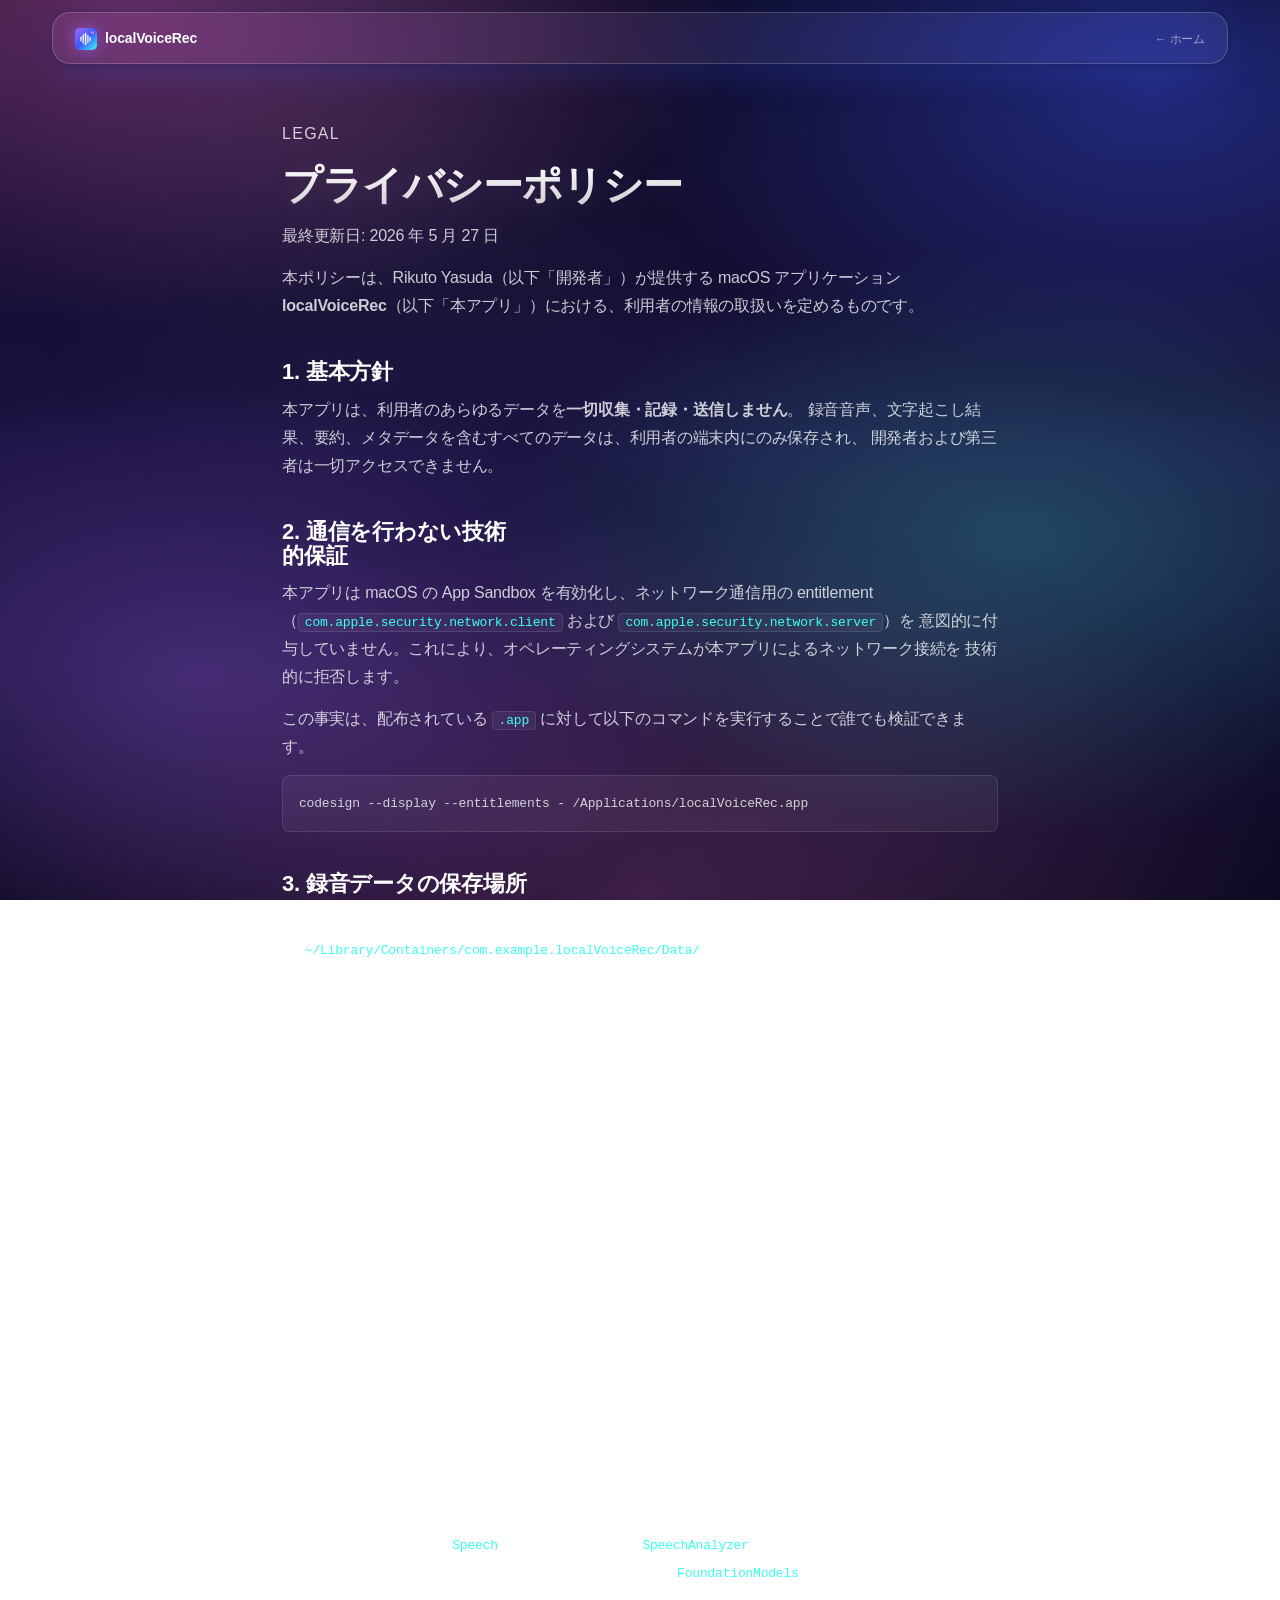
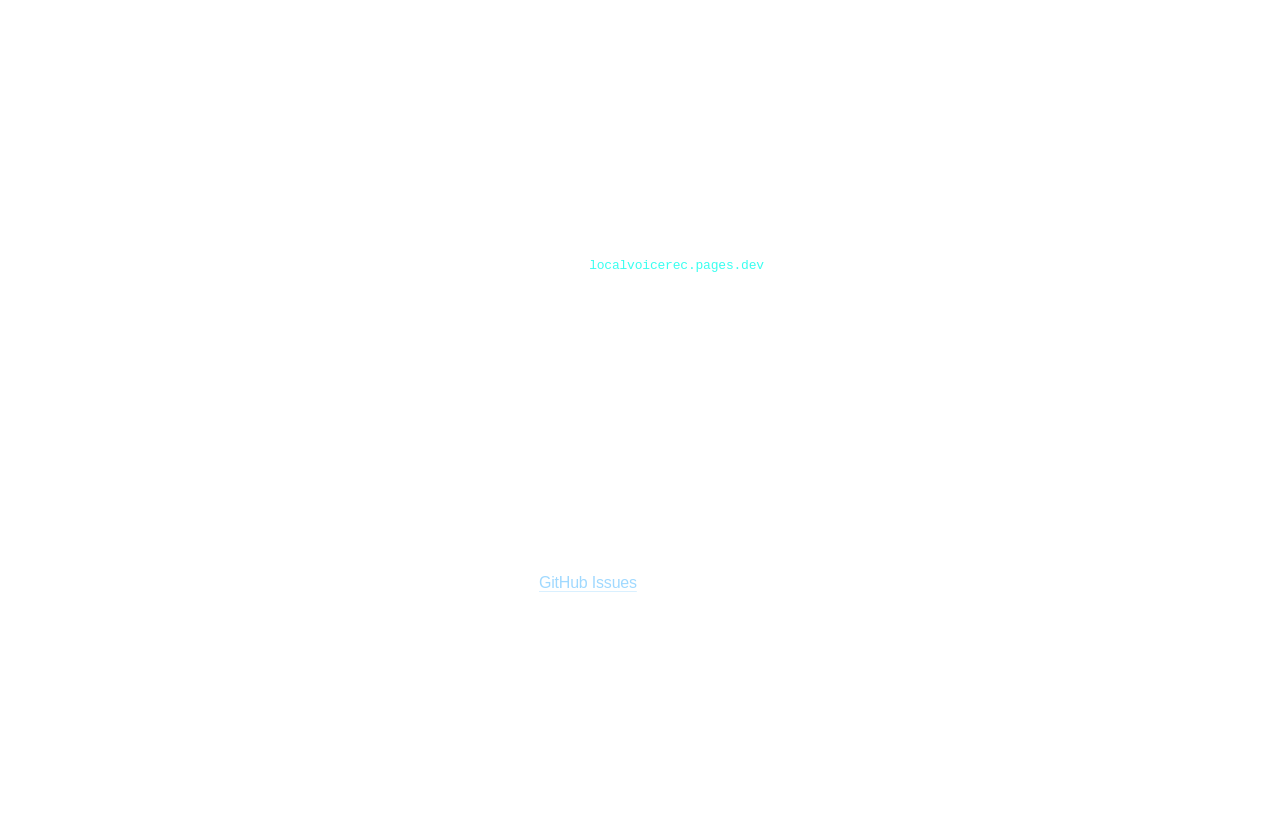
==== site/privacy.html @ 1e551b05 "Add legal foundation: MIT LICENSE, privacy policy, terms 公開配布に向けた最低限の法的保護を整備。  - LICENSE: MIT (AS IS" ====
<!doctype html>
<html lang="ja">
<head>
  <meta charset="utf-8" />
  <meta name="viewport" content="width=device-width, initial-scale=1, viewport-fit=cover" />
  <title>プライバシーポリシー — localVoiceRec</title>
  <meta name="description" content="localVoiceRec のプライバシーポリシー。本アプリは利用者のデータを一切収集・送信しません。" />
  <meta name="robots" content="index,follow" />
  <link rel="icon" href="favicon.svg" type="image/svg+xml" />
  <link rel="stylesheet" href="style.css" />
</head>
<body>

<header class="globalnav" role="banner">
  <div class="wrap-wide">
    <div class="globalnav-inner">
      <div class="globalnav-brand">
        <a href="/" style="text-decoration:none;color:inherit;display:inline-flex;align-items:center;gap:8px;">
          <svg viewBox="0 0 64 64" aria-hidden="true">
            <defs>
              <linearGradient id="lvrBrandBg" x1="0" y1="0" x2="1" y2="1">
                <stop offset="0%"  stop-color="#A569FF"/>
                <stop offset="50%" stop-color="#3D5AFE"/>
                <stop offset="100%" stop-color="#3AFFF0"/>
              </linearGradient>
              <linearGradient id="lvrBrandBars" x1="0" y1="0" x2="0" y2="1">
                <stop offset="0%"  stop-color="#FFFFFF"/>
                <stop offset="100%" stop-color="rgba(255,255,255,0.85)"/>
              </linearGradient>
            </defs>
            <rect width="64" height="64" rx="14" fill="url(#lvrBrandBg)"/>
            <g fill="url(#lvrBrandBars)">
              <rect x="15.5" y="24.5" width="4" height="15" rx="2"/>
              <rect x="22" y="18" width="4" height="28" rx="2"/>
              <rect x="28.5" y="13.5" width="4.5" height="37" rx="2.25"/>
              <rect x="35.5" y="20" width="4" height="24" rx="2"/>
              <rect x="42" y="26" width="4" height="12" rx="2"/>
            </g>
            <circle cx="50" cy="14" r="4.25" fill="#FF6FD8"/>
          </svg>
          localVoiceRec
        </a>
      </div>
      <div class="globalnav-meta"><a href="/" style="color:inherit;text-decoration:none;">← ホーム</a></div>
    </div>
  </div>
</header>

<main class="legal">
  <div class="wrap">
    <p class="legal-eyebrow">Legal</p>
    <h1>プライバシーポリシー</h1>
    <p class="legal-lead">最終更新日: 2026 年 5 月 27 日</p>

    <p>
      本ポリシーは、Rikuto Yasuda（以下「開発者」）が提供する macOS アプリケーション
      <strong>localVoiceRec</strong>（以下「本アプリ」）における、利用者の情報の取扱いを定めるものです。
    </p>

    <h2>1. 基本方針</h2>
    <p>
      本アプリは、利用者のあらゆるデータを<strong>一切収集・記録・送信しません</strong>。
      録音音声、文字起こし結果、要約、メタデータを含むすべてのデータは、利用者の端末内にのみ保存され、
      開発者および第三者は一切アクセスできません。
    </p>

    <h2>2. 通信を行わない技術的保証</h2>
    <p>
      本アプリは macOS の App Sandbox を有効化し、ネットワーク通信用の entitlement
      （<code>com.apple.security.network.client</code> および <code>com.apple.security.network.server</code>）を
      意図的に付与していません。これにより、オペレーティングシステムが本アプリによるネットワーク接続を
      技術的に拒否します。
    </p>
    <p>
      この事実は、配布されている <code>.app</code> に対して以下のコマンドを実行することで誰でも検証できます。
    </p>
    <pre><code>codesign --display --entitlements - /Applications/localVoiceRec.app</code></pre>

    <h2>3. 録音データの保存場所</h2>
    <p>
      録音音声・文字起こし・要約は、本アプリの Sandbox 内
      （<code>~/Library/Containers/com.example.localVoiceRec/Data/</code> 配下）にのみ保存されます。
      他のアプリや外部からはアクセスできません。利用者はアプリ UI から個別または一括で削除でき、
      削除時にファイル実体も同時に消去されます。
    </p>

    <h2>4. 端末の権限</h2>
    <p>本アプリは以下の macOS 権限を利用します。いずれもオンデバイス処理のみのために使用します。</p>
    <ul>
      <li><strong>マイク</strong>: 自分側の音声収録のため</li>
      <li><strong>システム音声（Core Audio Tap）</strong>: 会議相手側の音声収録のため</li>
      <li><strong>ファイル保存（ユーザーが NSSavePanel で選択した場所のみ）</strong>: 議事録のエクスポート用</li>
    </ul>
    <p>これらは macOS の権限ダイアログを通じて利用者の明示的な許可を得たうえでのみ機能します。</p>

    <h2>5. 第三者サービス・解析ツール</h2>
    <p>
      本アプリには、解析ツール（Google Analytics、Firebase Analytics 等）、クラッシュレポーター、
      広告 SDK、第三者の SaaS 連携は<strong>一切組み込まれていません</strong>。
    </p>

    <h2>6. 文字起こしと要約の処理</h2>
    <p>
      文字起こしは Apple の <code>Speech</code> フレームワーク（<code>SpeechAnalyzer</code>）を用いて
      端末内で実行されます。要約は Apple Intelligence のオンデバイスモデル
      （<code>FoundationModels</code> フレームワーク）を用いて端末内で実行されます。
      Apple の Private Cloud Compute は本アプリでは使用しません
      （ネットワーク entitlement がないため、技術的に経路が存在しません）。
    </p>

    <h2>7. 子供のプライバシー</h2>
    <p>
      本アプリは特定の年齢層を対象としていません。利用者の年齢に関わらずデータを収集しないため、
      子供のプライバシーに関する追加の取扱いも発生しません。
    </p>

    <h2>8. 配布サイトについて</h2>
    <p>
      本ポリシーが掲載されている配布サイト（<code>localvoicerec.pages.dev</code>）は
      Cloudflare Pages 上でホストされています。サイト閲覧時のアクセスログ等は
      Cloudflare の標準的なログとして同社のプライバシーポリシーに従って取り扱われます。
      開発者は閲覧者の個別アクセスログを取得・保管していません。
    </p>

    <h2>9. ポリシーの変更</h2>
    <p>
      本ポリシーは予告なく変更される場合があります。重要な変更を行う場合は、本ページの「最終更新日」を
      更新し、必要に応じて GitHub リポジトリのリリースノートで告知します。
    </p>

    <h2>10. お問い合わせ</h2>
    <p>
      本ポリシーに関するお問い合わせは
      <a href="https://github.com/Rikuto-des/localVoiceRec/issues">GitHub Issues</a>
      よりお願いいたします。
    </p>
  </div>
</main>

<footer class="footer">
  <div class="wrap-wide">
    <div class="footer-inner">
      <div>© 2026 localVoiceRec</div>
      <div class="footer-links">
        <a href="/">Home</a>
        <a href="/privacy.html">プライバシー</a>
        <a href="/terms.html">利用規約</a>
        <a href="https://github.com/Rikuto-des/localVoiceRec">Source</a>
      </div>
    </div>
  </div>
</footer>

</body>
</html>
---- site/style.css ----
/* ─────────────────────────────────────────────────────────────
   localVoiceRec — distribution site
   Style: Glassmorphism Aurora
   ───────────────────────────────────────────────────────────── */

:root {
  /* Base canvas */
  --bg:           #0B0820;
  --bg-alt:       #1A1240;
  --bg-deep:      #06041A;

  /* Aurora glow palette */
  --aurora-1: #FF6FD8;  /* pink   */
  --aurora-2: #3D5AFE;  /* blue   */
  --aurora-3: #3AFFF0;  /* cyan   */
  --aurora-4: #A569FF;  /* violet */

  /* Text */
  --text:    #FFFFFF;
  --text-2:  rgba(255, 255, 255, 0.78);
  --text-3:  rgba(255, 255, 255, 0.55);
  --text-on-dark: #FFFFFF;

  /* Glass */
  --glass-bg:     rgba(255, 255, 255, 0.08);
  --glass-bg-2:   rgba(255, 255, 255, 0.05);
  --glass-border: rgba(255, 255, 255, 0.18);
  --glass-border-soft: rgba(255, 255, 255, 0.10);

  /* Accent */
  --accent:       #3AFFF0;
  --accent-hover: #7CFFF4;
  --accent-link:  #A0D9FF;

  --separator:       rgba(255, 255, 255, 0.14);
  --separator-light: rgba(255, 255, 255, 0.08);

  --max:      980px;
  --max-wide: 1200px;

  --font-sans: -apple-system, BlinkMacSystemFont, "SF Pro Display", "SF Pro Text",
               "Inter", "Helvetica Neue", "Hiragino Kaku Gothic ProN", "Yu Gothic", sans-serif;
  --font-mono: "SF Mono", "Menlo", "Consolas", monospace;

  --shadow-soft: 0 10px 40px -10px rgba(61, 90, 254, 0.35),
                 0 2px 12px -2px rgba(0, 0, 0, 0.4);
  --shadow-card: 0 20px 60px -20px rgba(165, 105, 255, 0.45),
                 0 6px 20px -6px rgba(0, 0, 0, 0.5);
}

* { box-sizing: border-box; -webkit-font-smoothing: antialiased; -moz-osx-font-smoothing: grayscale; }

html { font-size: 17px; }

body {
  margin: 0;
  color: var(--text);
  font-family: var(--font-sans);
  line-height: 1.55;
  letter-spacing: -0.012em;
  min-height: 100vh;
  background:
    radial-gradient(ellipse 80% 60% at 10% 0%,    rgba(255, 111, 216, 0.35), transparent 60%),
    radial-gradient(ellipse 70% 55% at 90% 10%,   rgba(61, 90, 254, 0.40),  transparent 60%),
    radial-gradient(ellipse 65% 50% at 80% 60%,   rgba(58, 255, 240, 0.22), transparent 65%),
    radial-gradient(ellipse 70% 55% at 15% 75%,   rgba(165, 105, 255, 0.32), transparent 60%),
    radial-gradient(ellipse 90% 70% at 50% 100%,  rgba(255, 111, 216, 0.20), transparent 60%),
    linear-gradient(180deg, var(--bg) 0%, var(--bg-alt) 50%, var(--bg) 100%);
  background-attachment: fixed;
  position: relative;
  overflow-x: hidden;
}

/* Subtle film grain via SVG-less technique — overlay noise using gradients */
body::before {
  content: "";
  position: fixed;
  inset: 0;
  pointer-events: none;
  background:
    radial-gradient(circle at 30% 20%, rgba(255, 255, 255, 0.04) 0%, transparent 35%),
    radial-gradient(circle at 70% 80%, rgba(255, 255, 255, 0.03) 0%, transparent 40%);
  z-index: 0;
}

main, header, footer, section { position: relative; z-index: 1; }

a { color: var(--accent-link); text-decoration: none; transition: color 0.2s ease; }
a:hover { color: var(--accent-hover); text-decoration: underline; }

code { font-family: var(--font-mono); }
p code, dd code, .answer code {
  background: rgba(255, 255, 255, 0.10);
  border: 1px solid var(--glass-border-soft);
  padding: 0.1em 0.45em;
  border-radius: 6px;
  font-size: 0.86em;
  color: #DCFFFC;
  backdrop-filter: blur(6px);
  -webkit-backdrop-filter: blur(6px);
}

em { font-style: normal; color: var(--aurora-3); }

.wrap      { max-width: var(--max);      margin: 0 auto; padding: 0 22px; }
.wrap-wide { max-width: var(--max-wide); margin: 0 auto; padding: 0 22px; }

@media (max-width: 600px) {
  .wrap, .wrap-wide { padding: 0 18px; }
  html { font-size: 16px; }
}

/* ─────────────────────────────────────────────────────────────
   Global nav — frosted glass bar
   ───────────────────────────────────────────────────────────── */
.globalnav {
  position: sticky;
  top: 12px;
  z-index: 9999;
  margin: 12px auto 0;
  max-width: calc(var(--max-wide) - 24px);
  height: 52px;
  background: var(--glass-bg);
  backdrop-filter: saturate(160%) blur(28px);
  -webkit-backdrop-filter: saturate(160%) blur(28px);
  border: 1px solid var(--glass-border);
  border-radius: 18px;
  box-shadow: var(--shadow-soft);
}
.globalnav .wrap-wide { padding: 0 22px; }
.globalnav-inner {
  height: 52px;
  display: flex;
  align-items: center;
  justify-content: space-between;
  font-size: 12px;
  color: var(--text-2);
}
.globalnav-brand {
  display: flex;
  align-items: center;
  gap: 10px;
  font-weight: 600;
  color: var(--text);
  letter-spacing: -0.01em;
  font-size: 14px;
}
.globalnav-brand svg { width: 22px; height: 22px; filter: drop-shadow(0 0 8px rgba(165, 105, 255, 0.55)); }
.globalnav-meta { color: var(--text-3); }
@media (max-width: 600px) { .globalnav-meta { display: none; } }

/* ─────────────────────────────────────────────────────────────
   Hero
   ───────────────────────────────────────────────────────────── */
.hero {
  padding: clamp(72px, 11vw, 140px) 0 clamp(28px, 5vw, 56px);
  text-align: center;
}
.hero-eyebrow {
  font-size: 14px;
  font-weight: 600;
  color: var(--aurora-3);
  margin: 0 0 14px;
  letter-spacing: 0.12em;
  text-transform: uppercase;
  text-shadow: 0 0 24px rgba(58, 255, 240, 0.4);
}
h1 {
  font-size: clamp(40px, 6.4vw, 84px);
  font-weight: 600;
  line-height: 1.04;
  letter-spacing: -0.028em;
  margin: 0 0 26px;
  background: linear-gradient(180deg, #FFFFFF 0%, rgba(255, 255, 255, 0.78) 100%);
  -webkit-background-clip: text;
  background-clip: text;
  -webkit-text-fill-color: transparent;
  text-shadow: 0 4px 30px rgba(255, 255, 255, 0.12);
}
.hero-lead {
  font-size: clamp(18px, 1.8vw, 22px);
  color: var(--text-2);
  line-height: 1.5;
  margin: 0 auto 36px;
  max-width: 38ch;
  letter-spacing: -0.005em;
}

.hero-cta {
  display: inline-flex;
  flex-direction: column;
  gap: 14px;
  align-items: center;
}
.hero-fineprint {
  font-size: 13px;
  color: var(--text-3);
  margin: 0;
}

/* Hero product shot */
.hero-shot {
  margin: clamp(48px, 7vw, 88px) auto 0;
  max-width: 760px;
  padding: 0 22px;
}
.hero-shot img {
  width: 100%;
  height: auto;
  display: block;
  border-radius: 20px;
  border: 1px solid var(--glass-border);
  box-shadow: var(--shadow-card);
  background: var(--glass-bg);
  backdrop-filter: blur(12px);
  -webkit-backdrop-filter: blur(12px);
}

/* ─────────────────────────────────────────────────────────────
   Buttons — gradient glass pill
   ───────────────────────────────────────────────────────────── */
.btn-pill {
  display: inline-flex;
  align-items: center;
  gap: 8px;
  padding: 14px 26px;
  border-radius: 980px;
  font-size: 16px;
  font-weight: 500;
  letter-spacing: -0.005em;
  text-decoration: none;
  border: 1px solid var(--glass-border);
  cursor: pointer;
  transition: transform 0.15s ease, box-shadow 0.25s ease, background 0.25s ease;
  white-space: nowrap;
  position: relative;
  overflow: hidden;
}
.btn-pill-primary {
  color: #0B0820;
  background:
    linear-gradient(135deg, var(--aurora-3) 0%, var(--aurora-2) 50%, var(--aurora-1) 100%);
  border-color: rgba(255, 255, 255, 0.35);
  box-shadow:
    0 8px 28px -6px rgba(58, 255, 240, 0.55),
    0 2px 8px rgba(165, 105, 255, 0.35),
    inset 0 1px 0 rgba(255, 255, 255, 0.45);
  font-weight: 600;
}
.btn-pill-primary:hover {
  color: #0B0820;
  text-decoration: none;
  transform: translateY(-1px);
  box-shadow:
    0 12px 36px -6px rgba(58, 255, 240, 0.70),
    0 4px 16px rgba(255, 111, 216, 0.40),
    inset 0 1px 0 rgba(255, 255, 255, 0.55);
}
.btn-pill-primary:active { transform: translateY(0) scale(0.98); }

.btn-pill-secondary {
  color: var(--text);
  background: var(--glass-bg);
  backdrop-filter: blur(20px);
  -webkit-backdrop-filter: blur(20px);
}
.btn-pill-secondary:hover {
  color: var(--text);
  background: rgba(255, 255, 255, 0.14);
  text-decoration: none;
}

.btn-pill .arrow { font-size: 13px; }

/* ─────────────────────────────────────────────────────────────
   Feature panel — translucent glass slabs
   ───────────────────────────────────────────────────────────── */
.feature {
  padding: clamp(72px, 9vw, 130px) 0;
  text-align: center;
}
.feature.alt,
.feature.dark {
  /* Both variants render as a glass slab on the aurora background */
  background: transparent;
}
.feature.alt .wrap,
.feature.dark .wrap,
.feature.alt .wrap-wide,
.feature.dark .wrap-wide {
  position: relative;
}

.feature.alt > .wrap,
.feature.dark > .wrap {
  background: var(--glass-bg-2);
  border: 1px solid var(--glass-border-soft);
  border-radius: 28px;
  padding: clamp(48px, 7vw, 96px) clamp(24px, 4vw, 56px);
  backdrop-filter: blur(24px);
  -webkit-backdrop-filter: blur(24px);
  box-shadow: var(--shadow-soft);
  max-width: var(--max);
}

.feature-eyebrow {
  font-size: 12px;
  font-weight: 600;
  color: var(--aurora-3);
  letter-spacing: 0.14em;
  text-transform: uppercase;
  margin: 0 0 16px;
  text-shadow: 0 0 18px rgba(58, 255, 240, 0.35);
}

h2 {
  font-size: clamp(32px, 4.6vw, 56px);
  font-weight: 600;
  line-height: 1.08;
  letter-spacing: -0.024em;
  margin: 0 0 20px;
  max-width: 20ch;
  margin-left: auto;
  margin-right: auto;
  color: var(--text);
  text-shadow: 0 4px 30px rgba(255, 255, 255, 0.10);
}
h2 em {
  background: linear-gradient(135deg, var(--aurora-1), var(--aurora-3));
  -webkit-background-clip: text;
  background-clip: text;
  -webkit-text-fill-color: transparent;
  font-style: normal;
}

.feature-lead {
  font-size: clamp(17px, 1.4vw, 21px);
  color: var(--text-2);
  line-height: 1.55;
  margin: 0 auto 44px;
  max-width: 48ch;
}

/* App detail shot — floating glass framed image */
.app-shot {
  margin: 0 auto;
  max-width: 1080px;
  padding: 0 22px;
}
.app-shot img {
  width: 100%;
  height: auto;
  display: block;
  border-radius: 20px;
  border: 1px solid var(--glass-border);
  box-shadow: var(--shadow-card);
}

/* ─────────────────────────────────────────────────────────────
   3-column feature grid — glass cards
   ───────────────────────────────────────────────────────────── */
.feature-grid {
  display: grid;
  grid-template-columns: repeat(3, 1fr);
  gap: clamp(20px, 2.4vw, 32px);
  text-align: left;
  margin-top: 28px;
}
@media (max-width: 820px) { .feature-grid { grid-template-columns: 1fr; } }

.feature-card {
  background: var(--glass-bg);
  border: 1px solid var(--glass-border);
  border-radius: 20px;
  padding: 28px 24px;
  backdrop-filter: blur(20px);
  -webkit-backdrop-filter: blur(20px);
  box-shadow: 0 6px 24px -8px rgba(0, 0, 0, 0.4);
  transition: transform 0.25s ease, box-shadow 0.25s ease, border-color 0.25s ease;
}
.feature-card:hover {
  transform: translateY(-2px);
  border-color: rgba(255, 255, 255, 0.28);
  box-shadow: 0 12px 36px -10px rgba(165, 105, 255, 0.40);
}

.feature-icon {
  width: 36px;
  height: 36px;
  margin-bottom: 18px;
  color: var(--aurora-3);
  filter: drop-shadow(0 0 12px rgba(58, 255, 240, 0.55));
}
.feature-card h3 {
  font-size: 19px;
  font-weight: 600;
  letter-spacing: -0.015em;
  margin: 0 0 10px;
  color: var(--text);
}
.feature-card p {
  font-size: 14.5px;
  line-height: 1.6;
  color: var(--text-2);
  margin: 0;
}

/* ─────────────────────────────────────────────────────────────
   Code / artifact (entitlements display) — dark glass
   ───────────────────────────────────────────────────────────── */
.codeblock {
  margin: 36px auto 0;
  max-width: 720px;
  background: rgba(6, 4, 26, 0.55);
  color: var(--text-on-dark);
  border: 1px solid var(--glass-border);
  border-radius: 18px;
  overflow: hidden;
  text-align: left;
  font-family: var(--font-mono);
  backdrop-filter: blur(20px);
  -webkit-backdrop-filter: blur(20px);
  box-shadow: var(--shadow-soft);
}
.codeblock figcaption {
  font-size: 11px;
  letter-spacing: 0.08em;
  text-transform: uppercase;
  padding: 14px 24px;
  color: rgba(255, 255, 255, 0.5);
  border-bottom: 1px solid var(--separator-light);
  font-family: var(--font-sans);
}
.codeblock pre {
  margin: 0;
  padding: 22px 24px;
  font-size: 13px;
  line-height: 1.75;
  overflow-x: auto;
  color: rgba(255, 255, 255, 0.88);
}
.codeblock .c-key { color: #FFD86B; }
.codeblock .c-val { color: #6EFFD0; }
.codeblock .c-comment { color: rgba(255, 255, 255, 0.4); font-style: italic; }

.codeblock.codeblock-md {
  background: rgba(255, 255, 255, 0.06);
  color: var(--text);
}
.codeblock-md figcaption { color: var(--text-3); }
.codeblock-md pre { color: rgba(255, 255, 255, 0.90); }
.codeblock-md .m-h1 { color: #FFFFFF; font-weight: 700; }
.codeblock-md .m-h2 {
  background: linear-gradient(90deg, var(--aurora-1), var(--aurora-3));
  -webkit-background-clip: text;
  background-clip: text;
  -webkit-text-fill-color: transparent;
  font-weight: 600;
}
.codeblock-md .m-key { color: rgba(255, 255, 255, 0.55); }
.codeblock-md .m-em  { color: rgba(255, 255, 255, 0.55); }
.codeblock-md .m-spk { color: var(--aurora-3); font-weight: 600; }

/* ─────────────────────────────────────────────────────────────
   How it works — 3 steps as floating glass tiles
   ───────────────────────────────────────────────────────────── */
.steps {
  list-style: none;
  padding: 0;
  margin: 36px 0 0;
  display: grid;
  grid-template-columns: repeat(3, 1fr);
  gap: clamp(20px, 2.4vw, 32px);
  text-align: left;
}
@media (max-width: 820px) { .steps { grid-template-columns: 1fr; } }

.steps li {
  background: var(--glass-bg);
  border: 1px solid var(--glass-border);
  border-radius: 20px;
  padding: 28px 24px;
  backdrop-filter: blur(20px);
  -webkit-backdrop-filter: blur(20px);
  box-shadow: 0 6px 24px -8px rgba(0, 0, 0, 0.4);
}
.step-num {
  font-size: 12px;
  font-weight: 600;
  letter-spacing: 0.12em;
  text-transform: uppercase;
  background: linear-gradient(90deg, var(--aurora-3), var(--aurora-2));
  -webkit-background-clip: text;
  background-clip: text;
  -webkit-text-fill-color: transparent;
  margin: 0 0 10px;
}
.steps h3 {
  font-size: 19px;
  font-weight: 600;
  letter-spacing: -0.015em;
  margin: 0 0 10px;
  color: var(--text);
}
.steps p {
  font-size: 14.5px;
  color: var(--text-2);
  line-height: 1.6;
  margin: 0;
}

/* ─────────────────────────────────────────────────────────────
   Spec / requirements
   ───────────────────────────────────────────────────────────── */
.spec {
  display: grid;
  grid-template-columns: 1fr 1fr;
  gap: 0;
  margin: 36px auto 0;
  max-width: 720px;
  border-top: 1px solid var(--separator);
  text-align: left;
}
@media (max-width: 600px) { .spec { grid-template-columns: 1fr; } }
.spec > div {
  display: grid;
  grid-template-columns: 16ch 1fr;
  gap: 18px;
  padding: 18px 0;
  border-bottom: 1px solid var(--separator-light);
  align-items: baseline;
}
@media (min-width: 600px) {
  .spec > div:nth-child(even) {
    padding-left: 36px;
    border-left: 1px solid var(--separator-light);
  }
}
.spec dt {
  font-size: 13px;
  color: var(--text-3);
  font-weight: 500;
  letter-spacing: 0.02em;
}
.spec dd { margin: 0; font-size: 16px; color: var(--text); font-weight: 400; }

/* ─────────────────────────────────────────────────────────────
   Download section — premium glass card
   ───────────────────────────────────────────────────────────── */
.download {
  padding: clamp(72px, 9vw, 130px) 0;
  text-align: center;
}
.download h2 { max-width: none; }
.download-card {
  max-width: 660px;
  margin: 36px auto 0;
  padding: 40px;
  background: var(--glass-bg);
  border: 1px solid var(--glass-border);
  border-radius: 24px;
  backdrop-filter: blur(28px);
  -webkit-backdrop-filter: blur(28px);
  box-shadow: var(--shadow-card);
  text-align: left;
  position: relative;
  overflow: hidden;
}
.download-card::before {
  content: "";
  position: absolute;
  inset: -2px;
  border-radius: 24px;
  padding: 1px;
  background: linear-gradient(135deg,
    rgba(255, 111, 216, 0.55) 0%,
    rgba(58, 255, 240, 0.20) 35%,
    rgba(165, 105, 255, 0.55) 100%);
  -webkit-mask: linear-gradient(#000 0 0) content-box, linear-gradient(#000 0 0);
  -webkit-mask-composite: xor;
          mask-composite: exclude;
  pointer-events: none;
}
.download-version-row {
  display: flex;
  align-items: baseline;
  justify-content: space-between;
  margin-bottom: 4px;
}
.download-version {
  font-size: 28px;
  font-weight: 700;
  letter-spacing: -0.022em;
  margin: 0;
  color: var(--text);
}
.download-build {
  font-size: 12px;
  color: var(--text-3);
  margin: 0;
}
.download-cta {
  margin-top: 24px;
  display: flex;
  align-items: center;
  gap: 18px;
  flex-wrap: wrap;
}
.download-cta .btn-pill { font-size: 16px; }
.download-note {
  margin: 24px 0 0;
  padding: 20px;
  background: rgba(255, 255, 255, 0.05);
  border: 1px solid var(--glass-border-soft);
  border-radius: 14px;
  font-size: 13px;
  color: var(--text-2);
  line-height: 1.65;
}
.download-note strong { color: var(--text); }

.download-hash {
  display: block;
  margin-top: 20px;
  padding: 14px 16px;
  background: rgba(6, 4, 26, 0.55);
  border: 1px solid var(--glass-border-soft);
  color: #DCFFFC;
  border-radius: 12px;
  font-family: var(--font-mono);
  font-size: 11px;
  word-break: break-all;
  line-height: 1.6;
}
.download-hash-label {
  display: block;
  font-size: 11px;
  text-transform: uppercase;
  letter-spacing: 0.12em;
  color: var(--text-3);
  margin-bottom: 8px;
}
.btn-copy {
  display: inline-block;
  margin-top: 10px;
  font-size: 12px;
  color: var(--aurora-3);
  background: transparent;
  border: none;
  padding: 0;
  cursor: pointer;
  font-family: inherit;
}
.btn-copy:hover { text-decoration: underline; color: var(--accent-hover); }

.verify-cmd {
  display: block;
  margin-top: 18px;
  padding: 12px 14px;
  background: rgba(255, 255, 255, 0.05);
  border-radius: 10px;
  font-family: var(--font-mono);
  font-size: 12px;
  color: var(--text-2);
  border: 1px solid var(--glass-border-soft);
}

/* ─────────────────────────────────────────────────────────────
   FAQ — glass accordion
   ───────────────────────────────────────────────────────────── */
.faq {
  text-align: left;
  max-width: 720px;
  margin: 36px auto 0;
  background: var(--glass-bg);
  border: 1px solid var(--glass-border);
  border-radius: 20px;
  backdrop-filter: blur(20px);
  -webkit-backdrop-filter: blur(20px);
  padding: 4px 24px;
}
.faq details {
  border-bottom: 1px solid var(--separator-light);
}
.faq details:last-child { border-bottom: none; }
.faq summary {
  list-style: none;
  cursor: pointer;
  padding: 22px 0;
  font-size: 17px;
  font-weight: 600;
  letter-spacing: -0.012em;
  position: relative;
  padding-right: 36px;
  color: var(--text);
  transition: color 0.2s ease;
}
.faq summary::after {
  content: "+";
  position: absolute;
  right: 4px;
  top: 50%;
  transform: translateY(-50%);
  font-size: 22px;
  font-weight: 300;
  color: var(--aurora-3);
  transition: transform 0.25s ease;
}
.faq details[open] summary::after { content: "−"; }
.faq summary::-webkit-details-marker { display: none; }
.faq summary:hover { color: var(--aurora-3); }
.faq .answer {
  padding: 0 0 22px;
  color: var(--text-2);
  font-size: 15.5px;
  line-height: 1.65;
  max-width: 640px;
}
.faq .answer a { color: var(--accent-link); }

/* ─────────────────────────────────────────────────────────────
   Footer
   ───────────────────────────────────────────────────────────── */
.footer {
  padding: 40px 0 32px;
  margin-top: 40px;
  border-top: 1px solid var(--separator-light);
  font-size: 12px;
  color: var(--text-3);
}
.footer-inner {
  display: flex;
  justify-content: space-between;
  align-items: center;
  flex-wrap: wrap;
  gap: 16px;
}
.footer a { color: var(--text-3); }
.footer a:hover { color: var(--text); text-decoration: underline; }
.footer-links { display: flex; gap: 22px; flex-wrap: wrap; }

/* ─────────────────────────────────────────────────────────────
   Utility
   ───────────────────────────────────────────────────────────── */
.sr-only {
  position: absolute;
  width: 1px; height: 1px;
  padding: 0; margin: -1px;
  overflow: hidden; clip: rect(0,0,0,0);
  white-space: nowrap; border: 0;
}

@media (prefers-reduced-motion: reduce) {
  *, *::before, *::after { transition: none !important; animation: none !important; }
}

@media print {
  body { background: #fff; color: #000; }
  body::before { display: none; }
  .globalnav, .download-cta, .faq summary::after { display: none; }
}

/* ─────────────────────────────────────────────────────────────
   Legal pages (privacy / terms)
   ───────────────────────────────────────────────────────────── */
.legal {
  padding: 56px 0 96px;
}
.legal .wrap { max-width: 760px; }
.legal-eyebrow {
  font-size: 13px;
  letter-spacing: 0.08em;
  text-transform: uppercase;
  color: var(--accent);
  margin: 0 0 12px;
}
.legal h1 {
  font-size: 40px;
  line-height: 1.15;
  letter-spacing: -0.02em;
  margin: 0 0 14px;
  background: linear-gradient(180deg, #FFFFFF 0%, rgba(255, 255, 255, 0.78) 100%);
  -webkit-background-clip: text;
  background-clip: text;
  color: transparent;
}
.legal-lead {
  color: var(--text-3);
  margin: 0 0 32px;
  font-size: 14px;
}
.legal h2 {
  font-size: 22px;
  letter-spacing: -0.01em;
  margin: 40px 0 12px;
  color: var(--text);
}
.legal p, .legal ul {
  color: var(--text-2);
  font-size: 16px;
  line-height: 1.75;
  margin: 0 0 14px;
}
.legal ul { padding-left: 22px; }
.legal li { margin-bottom: 6px; }
.legal a {
  color: var(--accent-link);
  text-decoration: underline;
  text-decoration-color: rgba(160, 217, 255, 0.4);
  text-underline-offset: 3px;
}
.legal a:hover { text-decoration-color: var(--accent-link); }
.legal code {
  background: var(--glass-bg-2);
  border: 1px solid var(--glass-border-soft);
  border-radius: 4px;
  padding: 1px 6px;
  font-size: 13px;
  color: var(--accent);
}
.legal pre {
  background: var(--glass-bg-2);
  border: 1px solid var(--glass-border-soft);
  border-radius: 8px;
  padding: 14px 16px;
  overflow-x: auto;
  margin: 12px 0 20px;
}
.legal pre code {
  background: none;
  border: none;
  padding: 0;
  color: var(--text-2);
  font-size: 13px;
}
.legal-callout {
  background: linear-gradient(135deg, rgba(255, 111, 216, 0.08), rgba(61, 90, 254, 0.08));
  border: 1px solid rgba(255, 111, 216, 0.25);
  border-radius: 12px;
  padding: 20px 22px;
  margin: 16px 0 24px;
}
.legal-callout p:last-child { margin-bottom: 0; }
.legal-callout strong { color: #FFB8E0; }

/* Consent banner on landing page */
.consent-warning {
  background: linear-gradient(135deg, rgba(255, 111, 216, 0.10), rgba(61, 90, 254, 0.10));
  border: 1px solid rgba(255, 111, 216, 0.30);
  border-radius: 14px;
  padding: 18px 22px;
  margin: 24px auto 0;
  max-width: 760px;
  color: var(--text-2);
  font-size: 14px;
  line-height: 1.65;
}
.consent-warning strong { color: #FFB8E0; display: block; margin-bottom: 6px; }
.consent-warning a { color: var(--accent-link); text-decoration: underline; text-underline-offset: 3px; }
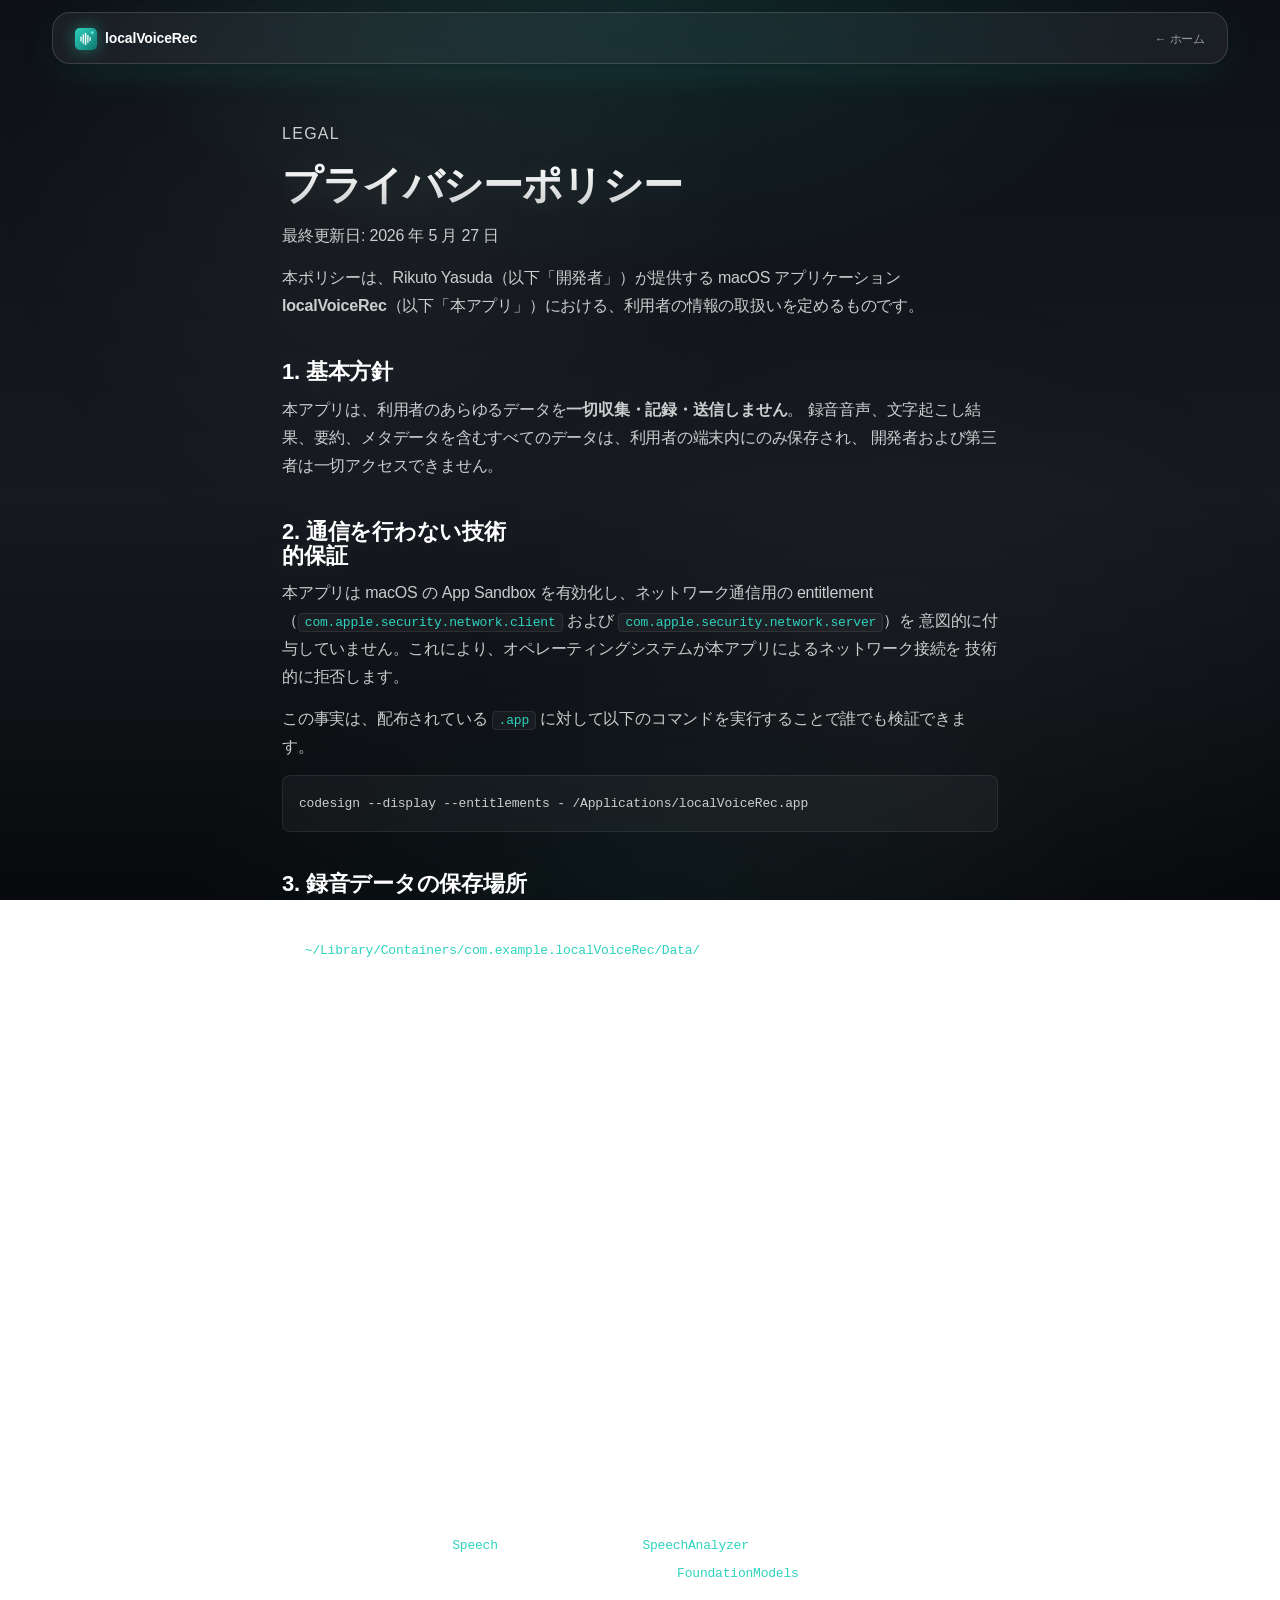
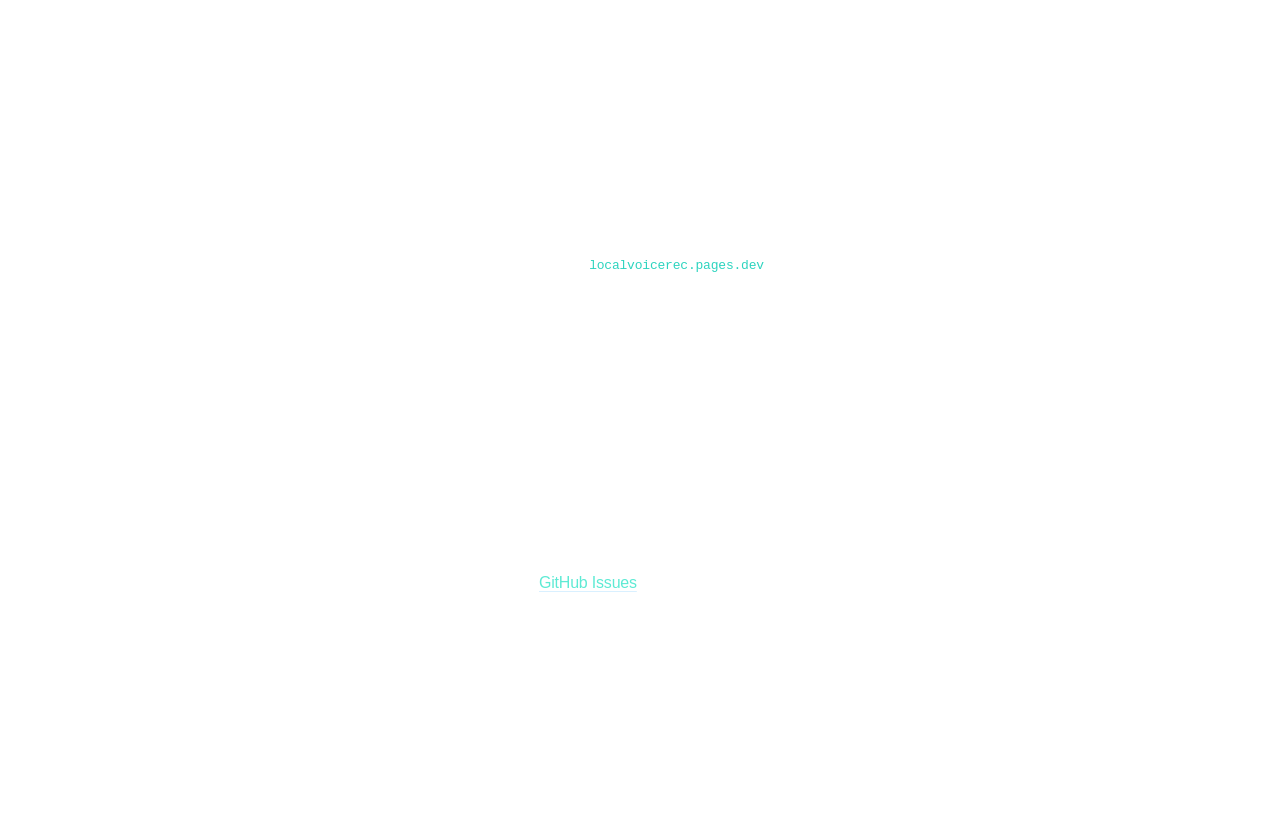
==== commit 3bce3378: "Site: drop AI-rainbow palette, switch to charcoal + monochrome teal Why: pink/blue/cyan/violet auror" ====
--- a/site/privacy.html
+++ b/site/privacy.html
@@ -19,9 +19,8 @@
           <svg viewBox="0 0 64 64" aria-hidden="true">
             <defs>
               <linearGradient id="lvrBrandBg" x1="0" y1="0" x2="1" y2="1">
-                <stop offset="0%"  stop-color="#A569FF"/>
-                <stop offset="50%" stop-color="#3D5AFE"/>
-                <stop offset="100%" stop-color="#3AFFF0"/>
+                <stop offset="0%"  stop-color="#2DD4BF"/>
+                <stop offset="100%" stop-color="#0F766E"/>
               </linearGradient>
               <linearGradient id="lvrBrandBars" x1="0" y1="0" x2="0" y2="1">
                 <stop offset="0%"  stop-color="#FFFFFF"/>
@@ -36,7 +35,7 @@
               <rect x="35.5" y="20" width="4" height="24" rx="2"/>
               <rect x="42" y="26" width="4" height="12" rx="2"/>
             </g>
-            <circle cx="50" cy="14" r="4.25" fill="#FF6FD8"/>
+            <circle cx="50" cy="14" r="4.25" fill="#5EEAD4"/>
           </svg>
           localVoiceRec
         </a>
--- a/site/style.css
+++ b/site/style.css
@@ -1,19 +1,20 @@
 /* ─────────────────────────────────────────────────────────────
    localVoiceRec — distribution site
-   Style: Glassmorphism Aurora
+   Style: Charcoal + monochrome teal accent
    ───────────────────────────────────────────────────────────── */
 
 :root {
-  /* Base canvas */
-  --bg:           #0B0820;
-  --bg-alt:       #1A1240;
-  --bg-deep:      #06041A;
-
-  /* Aurora glow palette */
-  --aurora-1: #FF6FD8;  /* pink   */
-  --aurora-2: #3D5AFE;  /* blue   */
-  --aurora-3: #3AFFF0;  /* cyan   */
-  --aurora-4: #A569FF;  /* violet */
+  /* Base canvas — neutral deep charcoal (no purple tint) */
+  --bg:           #0D1115;
+  --bg-alt:       #161A20;
+  --bg-deep:      #08090C;
+
+  /* Accent palette — single hue (teal), 4 tints for tonal gradients only.
+     既存コードが --aurora-* を参照しているため、変数名は据え置きで値だけ単色化。 */
+  --aurora-1: #5EEAD4;  /* teal-300 (highlight) */
+  --aurora-2: #2DD4BF;  /* teal-400 (mid)       */
+  --aurora-3: #14B8A6;  /* teal-500 (deep)      */
+  --aurora-4: #0F766E;  /* teal-700 (deepest)   */
 
   /* Text */
   --text:    #FFFFFF;
@@ -22,18 +23,18 @@
   --text-on-dark: #FFFFFF;
 
   /* Glass */
-  --glass-bg:     rgba(255, 255, 255, 0.08);
-  --glass-bg-2:   rgba(255, 255, 255, 0.05);
-  --glass-border: rgba(255, 255, 255, 0.18);
-  --glass-border-soft: rgba(255, 255, 255, 0.10);
-
-  /* Accent */
-  --accent:       #3AFFF0;
-  --accent-hover: #7CFFF4;
-  --accent-link:  #A0D9FF;
-
-  --separator:       rgba(255, 255, 255, 0.14);
-  --separator-light: rgba(255, 255, 255, 0.08);
+  --glass-bg:     rgba(255, 255, 255, 0.06);
+  --glass-bg-2:   rgba(255, 255, 255, 0.04);
+  --glass-border: rgba(255, 255, 255, 0.14);
+  --glass-border-soft: rgba(255, 255, 255, 0.08);
+
+  /* Single accent (used sparingly: CTA / brand / em / links) */
+  --accent:       #2DD4BF;
+  --accent-hover: #5EEAD4;
+  --accent-link:  #5EEAD4;
+
+  --separator:       rgba(255, 255, 255, 0.10);
+  --separator-light: rgba(255, 255, 255, 0.06);
 
   --max:      980px;
   --max-wide: 1200px;
@@ -42,10 +43,11 @@
                "Inter", "Helvetica Neue", "Hiragino Kaku Gothic ProN", "Yu Gothic", sans-serif;
   --font-mono: "SF Mono", "Menlo", "Consolas", monospace;
 
-  --shadow-soft: 0 10px 40px -10px rgba(61, 90, 254, 0.35),
-                 0 2px 12px -2px rgba(0, 0, 0, 0.4);
-  --shadow-card: 0 20px 60px -20px rgba(165, 105, 255, 0.45),
-                 0 6px 20px -6px rgba(0, 0, 0, 0.5);
+  /* シャドウもチャコール基調 + 薄いティールグロー */
+  --shadow-soft: 0 10px 40px -10px rgba(45, 212, 191, 0.18),
+                 0 2px 12px -2px rgba(0, 0, 0, 0.55);
+  --shadow-card: 0 20px 60px -20px rgba(45, 212, 191, 0.22),
+                 0 6px 20px -6px rgba(0, 0, 0, 0.65);
 }
 
 * { box-sizing: border-box; -webkit-font-smoothing: antialiased; -moz-osx-font-smoothing: grayscale; }
@@ -59,13 +61,11 @@
   line-height: 1.55;
   letter-spacing: -0.012em;
   min-height: 100vh;
+  /* マルチハイマップ → 単色ティールグロー 2 つだけ + 縦方向チャコール */
   background:
-    radial-gradient(ellipse 80% 60% at 10% 0%,    rgba(255, 111, 216, 0.35), transparent 60%),
-    radial-gradient(ellipse 70% 55% at 90% 10%,   rgba(61, 90, 254, 0.40),  transparent 60%),
-    radial-gradient(ellipse 65% 50% at 80% 60%,   rgba(58, 255, 240, 0.22), transparent 65%),
-    radial-gradient(ellipse 70% 55% at 15% 75%,   rgba(165, 105, 255, 0.32), transparent 60%),
-    radial-gradient(ellipse 90% 70% at 50% 100%,  rgba(255, 111, 216, 0.20), transparent 60%),
-    linear-gradient(180deg, var(--bg) 0%, var(--bg-alt) 50%, var(--bg) 100%);
+    radial-gradient(ellipse 70% 50% at 50% 0%,   rgba(45, 212, 191, 0.10), transparent 60%),
+    radial-gradient(ellipse 60% 45% at 50% 100%, rgba(45, 212, 191, 0.06), transparent 60%),
+    linear-gradient(180deg, var(--bg) 0%, var(--bg-alt) 55%, var(--bg-deep) 100%);
   background-attachment: fixed;
   position: relative;
   overflow-x: hidden;
@@ -145,7 +145,7 @@
   letter-spacing: -0.01em;
   font-size: 14px;
 }
-.globalnav-brand svg { width: 22px; height: 22px; filter: drop-shadow(0 0 8px rgba(165, 105, 255, 0.55)); }
+.globalnav-brand svg { width: 22px; height: 22px; filter: drop-shadow(0 0 8px rgba(45, 212, 191, 0.45)); }
 .globalnav-meta { color: var(--text-3); }
 @media (max-width: 600px) { .globalnav-meta { display: none; } }
 
@@ -163,7 +163,7 @@
   margin: 0 0 14px;
   letter-spacing: 0.12em;
   text-transform: uppercase;
-  text-shadow: 0 0 24px rgba(58, 255, 240, 0.4);
+  text-shadow: 0 0 24px rgba(45, 212, 191, 0.35);
 }
 h1 {
   font-size: clamp(40px, 6.4vw, 84px);
@@ -237,24 +237,22 @@
   overflow: hidden;
 }
 .btn-pill-primary {
-  color: #0B0820;
-  background:
-    linear-gradient(135deg, var(--aurora-3) 0%, var(--aurora-2) 50%, var(--aurora-1) 100%);
-  border-color: rgba(255, 255, 255, 0.35);
+  color: #0D1115;
+  background: var(--accent);
+  border-color: rgba(255, 255, 255, 0.22);
   box-shadow:
-    0 8px 28px -6px rgba(58, 255, 240, 0.55),
-    0 2px 8px rgba(165, 105, 255, 0.35),
-    inset 0 1px 0 rgba(255, 255, 255, 0.45);
+    0 8px 28px -6px rgba(45, 212, 191, 0.45),
+    inset 0 1px 0 rgba(255, 255, 255, 0.32);
   font-weight: 600;
 }
 .btn-pill-primary:hover {
-  color: #0B0820;
+  color: #0D1115;
   text-decoration: none;
   transform: translateY(-1px);
+  background: var(--accent-hover);
   box-shadow:
-    0 12px 36px -6px rgba(58, 255, 240, 0.70),
-    0 4px 16px rgba(255, 111, 216, 0.40),
-    inset 0 1px 0 rgba(255, 255, 255, 0.55);
+    0 12px 36px -6px rgba(45, 212, 191, 0.60),
+    inset 0 1px 0 rgba(255, 255, 255, 0.40);
 }
 .btn-pill-primary:active { transform: translateY(0) scale(0.98); }
 
@@ -310,7 +308,7 @@
   letter-spacing: 0.14em;
   text-transform: uppercase;
   margin: 0 0 16px;
-  text-shadow: 0 0 18px rgba(58, 255, 240, 0.35);
+  text-shadow: 0 0 18px rgba(45, 212, 191, 0.30);
 }
 
 h2 {
@@ -326,11 +324,9 @@
   text-shadow: 0 4px 30px rgba(255, 255, 255, 0.10);
 }
 h2 em {
-  background: linear-gradient(135deg, var(--aurora-1), var(--aurora-3));
-  -webkit-background-clip: text;
-  background-clip: text;
-  -webkit-text-fill-color: transparent;
-  font-style: normal;
+  color: var(--accent);
+  font-style: italic;
+  font-weight: 700;
 }
 
 .feature-lead {
@@ -380,16 +376,16 @@
 }
 .feature-card:hover {
   transform: translateY(-2px);
-  border-color: rgba(255, 255, 255, 0.28);
-  box-shadow: 0 12px 36px -10px rgba(165, 105, 255, 0.40);
+  border-color: rgba(255, 255, 255, 0.22);
+  box-shadow: 0 12px 36px -10px rgba(45, 212, 191, 0.30);
 }
 
 .feature-icon {
   width: 36px;
   height: 36px;
   margin-bottom: 18px;
-  color: var(--aurora-3);
-  filter: drop-shadow(0 0 12px rgba(58, 255, 240, 0.55));
+  color: var(--accent);
+  filter: drop-shadow(0 0 10px rgba(45, 212, 191, 0.40));
 }
 .feature-card h3 {
   font-size: 19px;
@@ -451,10 +447,7 @@
 .codeblock-md pre { color: rgba(255, 255, 255, 0.90); }
 .codeblock-md .m-h1 { color: #FFFFFF; font-weight: 700; }
 .codeblock-md .m-h2 {
-  background: linear-gradient(90deg, var(--aurora-1), var(--aurora-3));
-  -webkit-background-clip: text;
-  background-clip: text;
-  -webkit-text-fill-color: transparent;
+  color: var(--accent);
   font-weight: 600;
 }
 .codeblock-md .m-key { color: rgba(255, 255, 255, 0.55); }
@@ -489,10 +482,7 @@
   font-weight: 600;
   letter-spacing: 0.12em;
   text-transform: uppercase;
-  background: linear-gradient(90deg, var(--aurora-3), var(--aurora-2));
-  -webkit-background-clip: text;
-  background-clip: text;
-  -webkit-text-fill-color: transparent;
+  color: var(--accent);
   margin: 0 0 10px;
 }
 .steps h3 {
@@ -572,10 +562,11 @@
   inset: -2px;
   border-radius: 24px;
   padding: 1px;
+  /* 単色ティールの薄→濃→薄 トーナル */
   background: linear-gradient(135deg,
-    rgba(255, 111, 216, 0.55) 0%,
-    rgba(58, 255, 240, 0.20) 35%,
-    rgba(165, 105, 255, 0.55) 100%);
+    rgba(45, 212, 191, 0.45) 0%,
+    rgba(45, 212, 191, 0.10) 50%,
+    rgba(45, 212, 191, 0.35) 100%);
   -webkit-mask: linear-gradient(#000 0 0) content-box, linear-gradient(#000 0 0);
   -webkit-mask-composite: xor;
           mask-composite: exclude;
@@ -750,6 +741,61 @@
   white-space: nowrap; border: 0;
 }
 
+/* ─────────────────────────────────────────────────────────────
+   Motion: scroll reveal + hero stagger + screenshot parallax
+   - すべて `html.lvr-anim` クラス配下にスコープ。
+   - <head> の小さな inline script が prefers-reduced-motion: reduce でない
+     ときだけそのクラスを付与する → reduce-motion / no-JS は元の静的レイアウト。
+   ───────────────────────────────────────────────────────────── */
+.lvr-anim .reveal {
+  opacity: 0;
+  transform: translate3d(0, 28px, 0);
+  transition:
+    opacity 0.9s cubic-bezier(0.22, 0.7, 0.18, 1),
+    transform 0.9s cubic-bezier(0.22, 0.7, 0.18, 1);
+  will-change: opacity, transform;
+}
+.lvr-anim .reveal.is-visible {
+  opacity: 1;
+  transform: translate3d(0, 0, 0);
+}
+
+/* ヒーローは scroll 前に既に画面内 → 段階フェードインで時間差着地 */
+@keyframes lvrFadeUp {
+  from { opacity: 0; transform: translate3d(0, 22px, 0); }
+  to   { opacity: 1; transform: translate3d(0, 0, 0); }
+}
+.lvr-anim .hero .hero-eyebrow,
+.lvr-anim .hero h1,
+.lvr-anim .hero .hero-lead,
+.lvr-anim .hero .hero-cta,
+.lvr-anim .hero-shot {
+  animation: lvrFadeUp 0.95s cubic-bezier(0.22, 0.7, 0.18, 1) both;
+}
+.lvr-anim .hero .hero-eyebrow { animation-delay: 0.05s; }
+.lvr-anim .hero h1            { animation-delay: 0.18s; }
+.lvr-anim .hero .hero-lead    { animation-delay: 0.34s; }
+.lvr-anim .hero .hero-cta     { animation-delay: 0.50s; }
+.lvr-anim .hero-shot          { animation-delay: 0.62s; }
+
+/* 画像のパララックス: JS が --ty を更新 (rAF) → GPU transform */
+.lvr-anim .parallax-tilt {
+  transform: translate3d(0, var(--ty, 0px), 0);
+  will-change: transform;
+}
+
+/* カード hover の質感を少し強化 */
+.lvr-anim .download-card {
+  transition: transform 0.4s cubic-bezier(0.22, 0.7, 0.18, 1),
+              box-shadow 0.4s cubic-bezier(0.22, 0.7, 0.18, 1);
+}
+.lvr-anim .download-card:hover {
+  transform: translateY(-3px);
+  box-shadow:
+    0 28px 80px -24px rgba(45, 212, 191, 0.42),
+    0 8px 24px -8px rgba(0, 0, 0, 0.65);
+}
+
 @media (prefers-reduced-motion: reduce) {
   *, *::before, *::after { transition: none !important; animation: none !important; }
 }
@@ -834,19 +880,19 @@
   font-size: 13px;
 }
 .legal-callout {
-  background: linear-gradient(135deg, rgba(255, 111, 216, 0.08), rgba(61, 90, 254, 0.08));
-  border: 1px solid rgba(255, 111, 216, 0.25);
+  background: rgba(255, 255, 255, 0.04);
+  border: 1px solid rgba(45, 212, 191, 0.22);
   border-radius: 12px;
   padding: 20px 22px;
   margin: 16px 0 24px;
 }
 .legal-callout p:last-child { margin-bottom: 0; }
-.legal-callout strong { color: #FFB8E0; }
+.legal-callout strong { color: var(--accent-hover); }
 
 /* Consent banner on landing page */
 .consent-warning {
-  background: linear-gradient(135deg, rgba(255, 111, 216, 0.10), rgba(61, 90, 254, 0.10));
-  border: 1px solid rgba(255, 111, 216, 0.30);
+  background: rgba(255, 255, 255, 0.04);
+  border: 1px solid rgba(45, 212, 191, 0.28);
   border-radius: 14px;
   padding: 18px 22px;
   margin: 24px auto 0;
@@ -855,5 +901,5 @@
   font-size: 14px;
   line-height: 1.65;
 }
-.consent-warning strong { color: #FFB8E0; display: block; margin-bottom: 6px; }
+.consent-warning strong { color: var(--accent-hover); display: block; margin-bottom: 6px; }
 .consent-warning a { color: var(--accent-link); text-decoration: underline; text-underline-offset: 3px; }
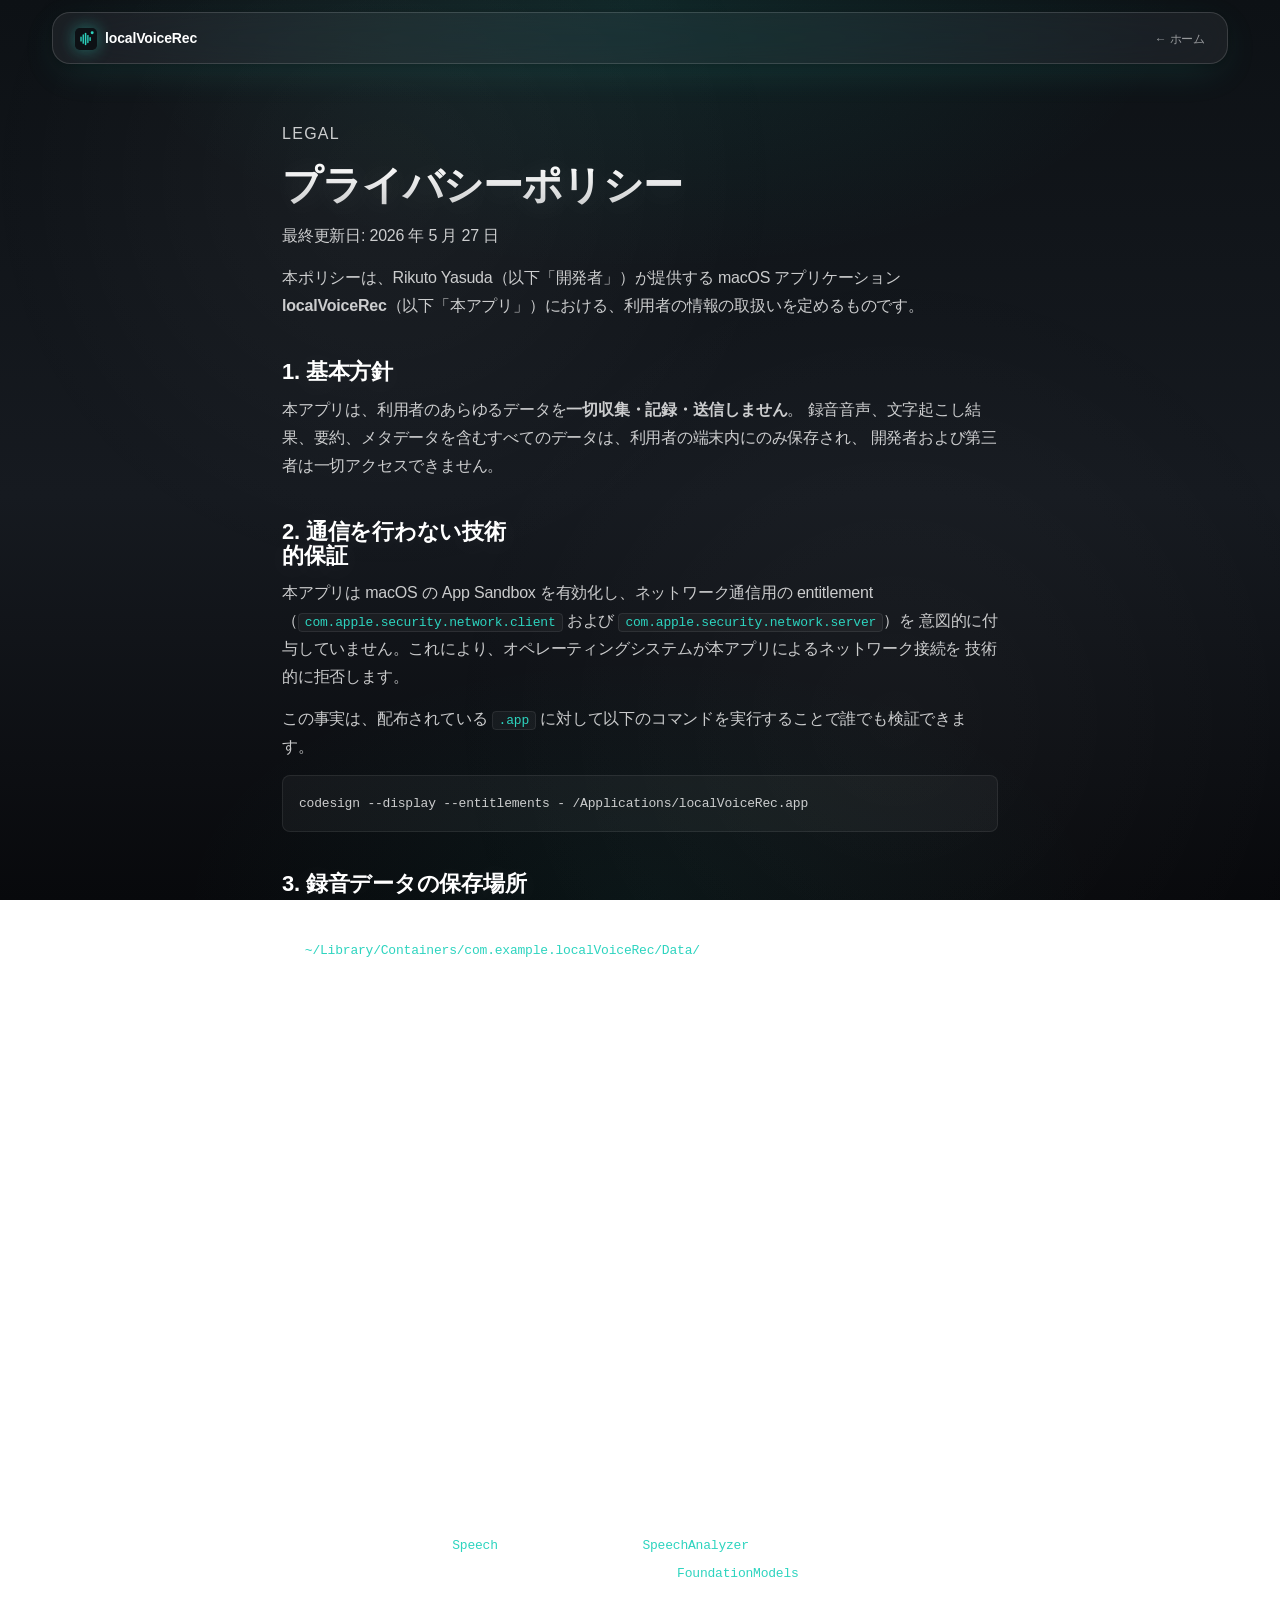
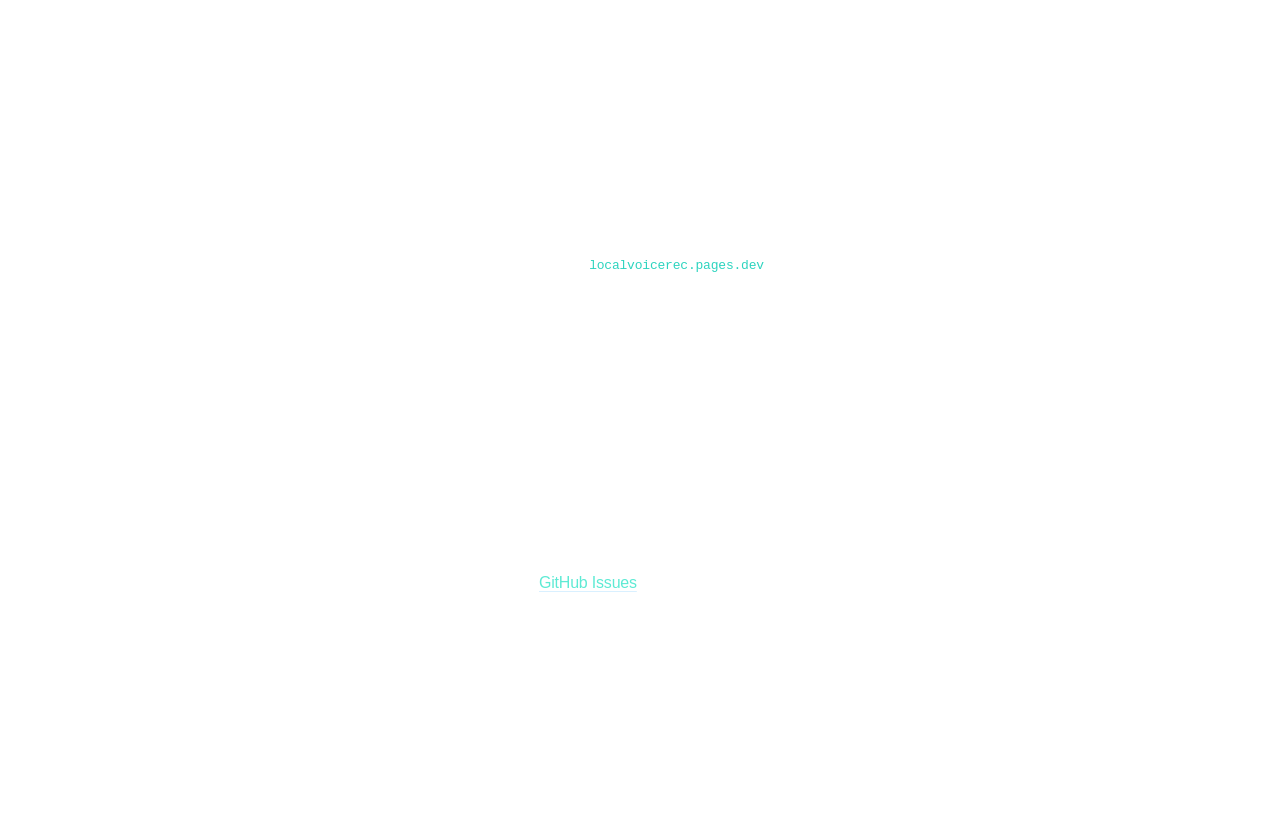
==== commit 9586c52d: "Brand: flat icon (charcoal squircle + teal symbol), drop all gradients Why: user asked to remove gra" ====
--- a/site/privacy.html
+++ b/site/privacy.html
@@ -17,25 +17,15 @@
       <div class="globalnav-brand">
         <a href="/" style="text-decoration:none;color:inherit;display:inline-flex;align-items:center;gap:8px;">
           <svg viewBox="0 0 64 64" aria-hidden="true">
-            <defs>
-              <linearGradient id="lvrBrandBg" x1="0" y1="0" x2="1" y2="1">
-                <stop offset="0%"  stop-color="#2DD4BF"/>
-                <stop offset="100%" stop-color="#0F766E"/>
-              </linearGradient>
-              <linearGradient id="lvrBrandBars" x1="0" y1="0" x2="0" y2="1">
-                <stop offset="0%"  stop-color="#FFFFFF"/>
-                <stop offset="100%" stop-color="rgba(255,255,255,0.85)"/>
-              </linearGradient>
-            </defs>
-            <rect width="64" height="64" rx="14" fill="url(#lvrBrandBg)"/>
-            <g fill="url(#lvrBrandBars)">
+            <rect width="64" height="64" rx="14" fill="#0D1115"/>
+            <g fill="#2DD4BF">
               <rect x="15.5" y="24.5" width="4" height="15" rx="2"/>
-              <rect x="22" y="18" width="4" height="28" rx="2"/>
+              <rect x="22"   y="18"   width="4" height="28" rx="2"/>
               <rect x="28.5" y="13.5" width="4.5" height="37" rx="2.25"/>
-              <rect x="35.5" y="20" width="4" height="24" rx="2"/>
-              <rect x="42" y="26" width="4" height="12" rx="2"/>
+              <rect x="35.5" y="20"   width="4" height="24" rx="2"/>
+              <rect x="42"   y="26"   width="4" height="12" rx="2"/>
+              <circle cx="50" cy="14" r="4.25"/>
             </g>
-            <circle cx="50" cy="14" r="4.25" fill="#5EEAD4"/>
           </svg>
           localVoiceRec
         </a>
